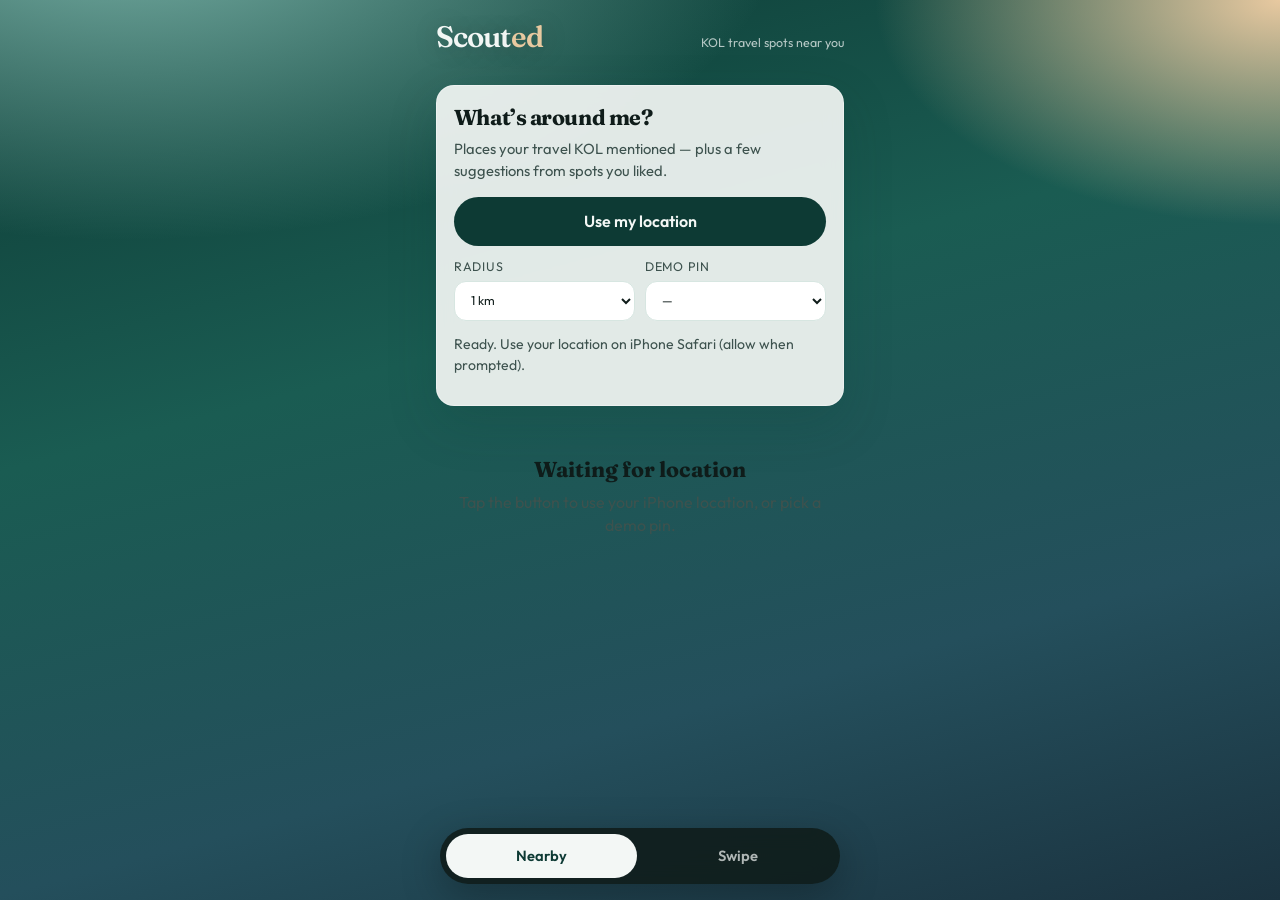
==== index.html @ 324a9475 "Initial Scouted travel app with Nearby, Swipe, and Hermes ingest. Ship a static mobile web UI backed" ====
<!DOCTYPE html>
<html lang="en">
  <head>
    <meta charset="utf-8" />
    <meta http-equiv="refresh" content="0; url=./web/index.html" />
    <title>Scouted</title>
    <script>
      location.replace("./web/index.html");
    </script>
  </head>
  <body>
    <p><a href="./web/index.html">Open Scouted</a></p>
  </body>
</html>
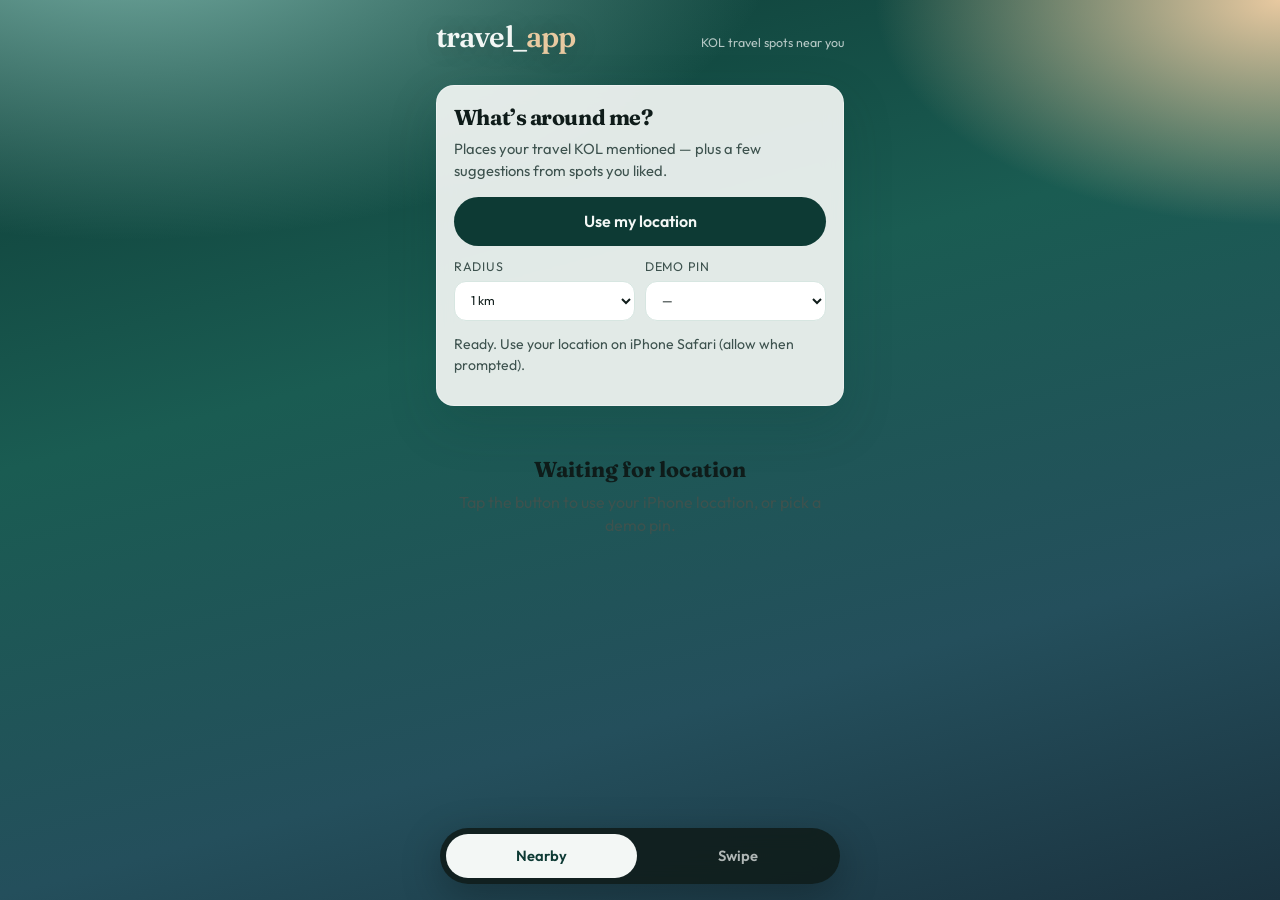
==== commit 9525356d: "Rename brand from Scouted to travel_app across UI and docs. Co-authored-by: Cursor <cursoragent@curs" ====
--- a/index.html
+++ b/index.html
@@ -3,12 +3,12 @@
   <head>
     <meta charset="utf-8" />
     <meta http-equiv="refresh" content="0; url=./web/index.html" />
-    <title>Scouted</title>
+    <title>travel_app</title>
     <script>
       location.replace("./web/index.html");
     </script>
   </head>
   <body>
-    <p><a href="./web/index.html">Open Scouted</a></p>
+    <p><a href="./web/index.html">Open travel_app</a></p>
   </body>
 </html>
